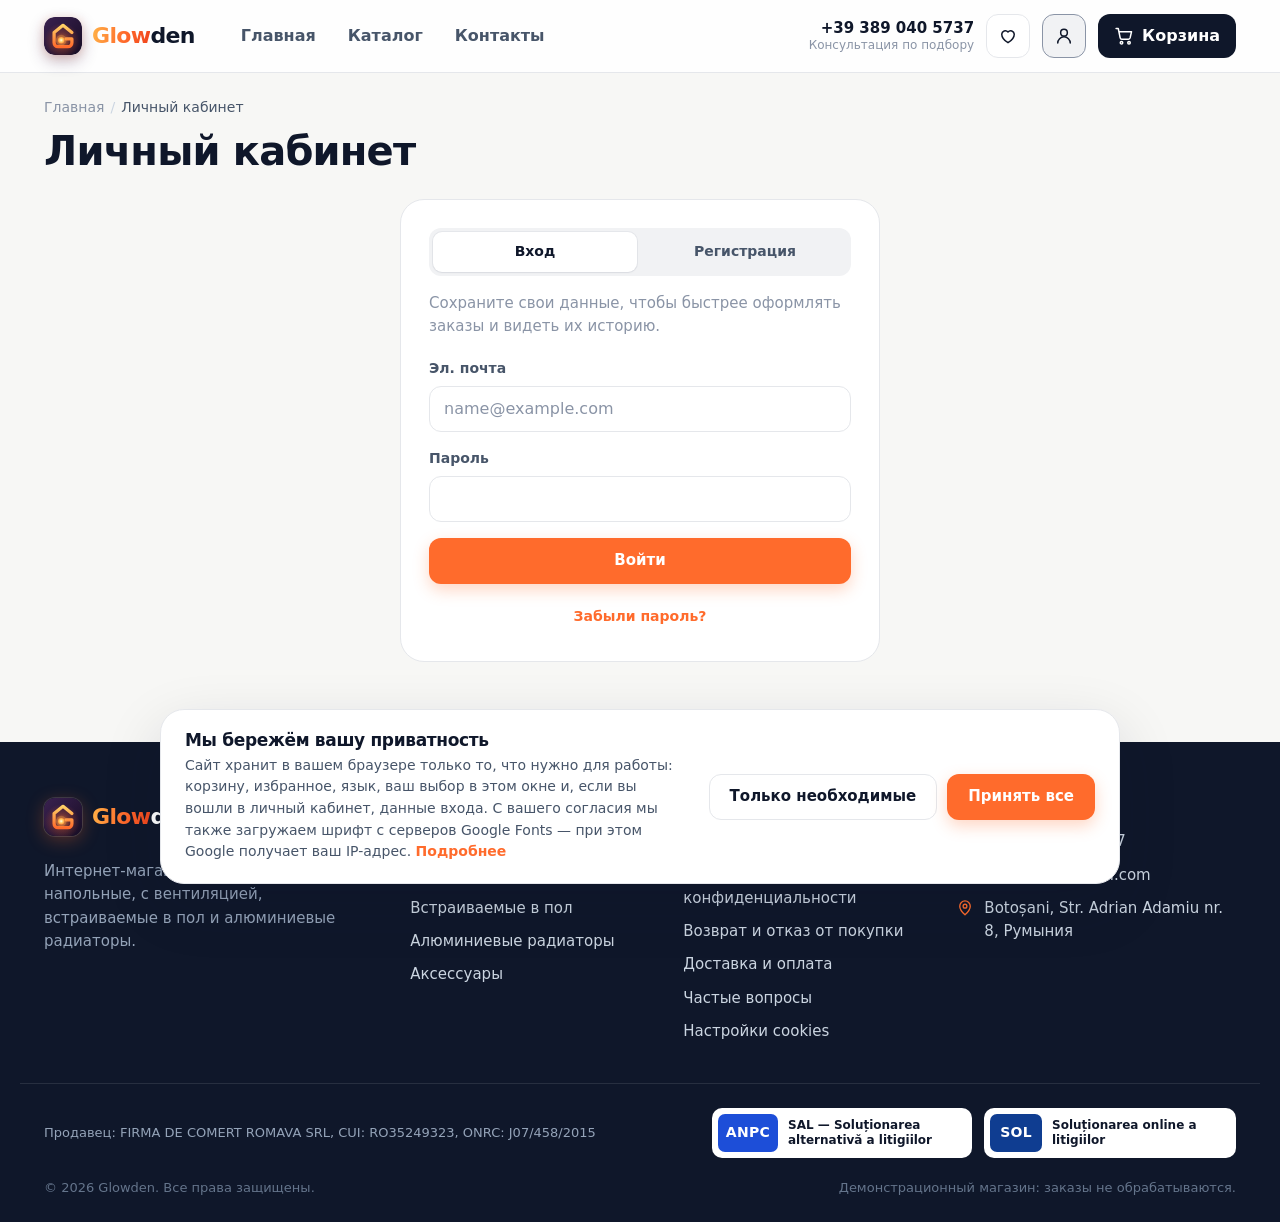
==== account.html @ e32bbe6a "Полный адрес доставки: города и индексы по странам, получатель, счёт на фирму Общая форма адреса ass" ====
<!doctype html>
<html lang="ru">
<head>
  <meta charset="utf-8">
  <meta name="viewport" content="width=device-width, initial-scale=1">
  <title></title>
  <link rel="icon" href="assets/img/logo.svg?v=2" type="image/svg+xml">
  <link rel="stylesheet" href="assets/css/style.css?v=15">
</head>
<body data-page="account">
  <div id="site-header"></div>

  <main id="main" class="page">
    <div class="container" id="account-root"></div>
  </main>

  <div id="site-footer"></div>

  <script src="assets/js/texts.js?v=15"></script>
  <script src="assets/js/products.js?v=15"></script>
  <script src="assets/js/countries.js?v=15"></script>
  <script src="assets/js/app.js?v=15"></script>
  <script src="assets/js/config.js?v=15"></script>
  <script src="assets/js/vendor/supabase.js"></script>
  <script src="assets/js/auth.js?v=15"></script>
  <script src="assets/js/address.js?v=15"></script>
  <script src="assets/js/pages/account.js?v=15"></script>
</body>
</html>
---- assets/css/style.css ----
/* ==========================================================================
   Glowden — стили магазина
   ========================================================================== */

:root {
  --bg: #f7f7f5;
  --surface: #ffffff;
  --surface-2: #f1f2f4;
  --text: #0f172a;
  --text-2: #475569;
  --text-3: #8a94a6;
  --line: #e5e7eb;
  --accent: #ff6b2c;
  --accent-hover: #f05a1a;
  --accent-soft: #fff1ea;
  --ok: #16a34a;
  --ok-soft: #eaf7ee;
  --danger: #dc2626;
  --star: #f59e0b;
  --dark: #0f172a;

  --radius-sm: 10px;
  --radius: 16px;
  --radius-lg: 24px;
  --shadow-sm: 0 1px 2px rgba(15, 23, 42, .05);
  --shadow: 0 8px 30px rgba(15, 23, 42, .08);
  --shadow-lg: 0 20px 60px rgba(15, 23, 42, .14);

  --container: 1240px;
  --gutter: 24px;
  --header-h: 72px;
  --font: 'Manrope', system-ui, -apple-system, 'Segoe UI', Roboto, sans-serif;
}

*, *::before, *::after { box-sizing: border-box; }

html { -webkit-text-size-adjust: 100%; scroll-behavior: smooth; scroll-padding-top: calc(var(--header-h) + 16px); }

body {
  margin: 0;
  font-family: var(--font);
  font-size: 16px;
  line-height: 1.55;
  color: var(--text);
  background: var(--bg);
  -webkit-font-smoothing: antialiased;
  display: flex;
  flex-direction: column;
  min-height: 100vh;
}

main { flex: 1; }
img, svg { display: block; max-width: 100%; }
a { color: inherit; text-decoration: none; }
button, input, select, textarea { font: inherit; color: inherit; }
button { cursor: pointer; }
h1, h2, h3, h4 { margin: 0; line-height: 1.2; letter-spacing: -.02em; }
p { margin: 0; }
fieldset { border: 0; margin: 0; padding: 0; min-width: 0; }
legend { padding: 0; }
[hidden] { display: none !important; }

:focus-visible { outline: 3px solid rgba(255, 107, 44, .45); outline-offset: 2px; }

.container { width: 100%; max-width: var(--container); margin: 0 auto; padding: 0 var(--gutter); }

.visually-hidden {
  position: absolute !important; width: 1px; height: 1px; overflow: hidden;
  clip: rect(0 0 0 0); white-space: nowrap; border: 0; padding: 0; margin: -1px;
}

.icon { width: 20px; height: 20px; flex-shrink: 0; }
.muted { color: var(--text-3); }
.lead { font-size: 18px; color: var(--text-2); max-width: 560px; }

/* ---------- Кнопки ---------- */

.btn {
  display: inline-flex; align-items: center; justify-content: center; gap: 8px;
  height: 46px; padding: 0 20px;
  border: 1px solid transparent; border-radius: 12px;
  font-weight: 700; font-size: 15px; white-space: nowrap;
  transition: background .2s, color .2s, border-color .2s, transform .1s, box-shadow .2s;
}
.btn:active { transform: translateY(1px); }
.btn--primary { background: var(--accent); color: #fff; box-shadow: 0 6px 16px rgba(255, 107, 44, .28); }
.btn--primary:hover { background: var(--accent-hover); }
.btn--primary.is-in-cart { background: var(--ok-soft); color: var(--ok); box-shadow: none; }
.btn--ghost { background: var(--surface); border-color: var(--line); color: var(--text); }
.btn--ghost:hover { border-color: var(--text-3); }
.btn--light { background: #fff; color: var(--dark); }
.btn--light:hover { background: var(--accent-soft); }
.btn--muted { background: var(--surface-2); color: var(--text-3); cursor: not-allowed; }
.btn--lg { height: 54px; padding: 0 28px; font-size: 16px; border-radius: 14px; }
.btn--block { width: 100%; }
.btn--danger { background: var(--surface); border-color: #fecaca; color: var(--danger); }
.btn--danger:hover { background: #fef2f2; border-color: var(--danger); }
.btn:disabled { opacity: .6; cursor: progress; }

.icon-btn {
  display: inline-grid; place-items: center; width: 40px; height: 40px;
  border: 0; border-radius: 10px; background: transparent; color: var(--text-2);
  transition: background .2s, color .2s;
}
.icon-btn:hover { background: var(--surface-2); color: var(--text); }

.link-btn {
  display: inline-flex; align-items: center; gap: 6px; border: 0; background: none;
  color: var(--text-3); font-weight: 600; font-size: 14px; padding: 6px 0;
}
.link-btn:hover { color: var(--danger); }
.link-btn .icon { width: 18px; height: 18px; }
.link-btn--accent { color: var(--accent); align-self: center; }
.link-btn--accent:hover { color: var(--accent-hover); }

.link-arrow { display: inline-flex; align-items: center; gap: 6px; font-weight: 700; color: var(--accent); white-space: nowrap; }
.link-arrow .icon { transition: transform .2s; }
.link-arrow:hover .icon { transform: translateX(3px); }

.pill {
  display: inline-flex; align-items: center; gap: 6px; padding: 6px 14px;
  border-radius: 999px; background: var(--accent-soft); color: var(--accent);
  font-size: 14px; font-weight: 700;
}

.badge {
  position: absolute; top: 14px; left: 14px; z-index: 1;
  padding: 4px 10px; border-radius: 8px; font-size: 12px; font-weight: 800;
  letter-spacing: .02em; text-transform: uppercase; color: #fff;
}
.certs { position: absolute; top: 14px; left: 14px; z-index: 1; display: flex; flex-wrap: wrap; gap: 6px; }
.cert {
  display: inline-flex; align-items: center; gap: 5px; padding: 4px 10px 4px 7px; border-radius: 8px;
  background: #1e3a8a; color: #fff; font-size: 12px; font-weight: 700; white-space: nowrap;
}
.cert .icon { width: 15px; height: 15px; }
.eco {
  position: absolute; top: 14px; right: 14px; z-index: 1; display: inline-flex; align-items: center; gap: 4px;
  padding: 4px 10px 4px 7px; border-radius: 8px; background: var(--ok); color: #fff;
  font-size: 12px; font-weight: 800; letter-spacing: .04em;
}
.eco .icon { width: 15px; height: 15px; }
.product__media .certs { top: 24px; left: 24px; }
.product__media .eco { top: 24px; right: 24px; font-size: 13px; padding: 6px 12px 6px 9px; }
.product__media .cert { font-size: 13px; padding: 6px 12px 6px 9px; }
.badge--hit { background: var(--accent); }
.badge--new { background: #2563eb; }
.badge--sale { background: #e11d48; }

.counter {
  display: inline-grid; place-items: center; min-width: 20px; height: 20px; padding: 0 6px;
  border-radius: 999px; background: var(--accent); color: #fff; font-size: 12px;
}

/* ---------- Поля форм ---------- */

.input {
  width: 100%; height: 46px; padding: 0 14px;
  background: var(--surface); border: 1px solid var(--line); border-radius: 12px;
  transition: border-color .2s, box-shadow .2s;
}
textarea.input { height: auto; padding: 12px 14px; resize: vertical; min-height: 96px; }
.input:hover { border-color: #cbd5e1; }
.input:focus { outline: none; border-color: var(--accent); box-shadow: 0 0 0 4px rgba(255, 107, 44, .12); }
.input.is-invalid { border-color: var(--danger); }
.input::placeholder { color: var(--text-3); }
select.input {
  appearance: none; padding-right: 40px; cursor: pointer;
  background: var(--surface) url("data:image/svg+xml,%3Csvg xmlns='http://www.w3.org/2000/svg' viewBox='0 0 24 24' fill='none' stroke='%238a94a6' stroke-width='2' stroke-linecap='round'%3E%3Cpath d='M6 9l6 6 6-6'/%3E%3C/svg%3E") no-repeat right 12px center / 18px;
}

.field { display: flex; flex-direction: column; gap: 6px; }
.field__label { font-size: 14px; font-weight: 600; color: var(--text-2); }
.field__error { font-size: 13px; color: var(--danger); min-height: 0; }
.field__error:empty { display: none; }
.req { color: var(--accent); }
.field__hint { font-size: 13px; color: var(--text-3); }
.input[readonly] { background: var(--surface-2); color: var(--text-2); }
.form__error { margin: 0; font-size: 14px; font-weight: 600; color: var(--danger); }
.form__error:empty { display: none; }
.form__note { margin: 0; font-size: 13px; color: var(--text-3); text-align: center; }
.form__note a { color: var(--accent); font-weight: 600; }

.form { display: flex; flex-direction: column; gap: 16px; }
.form--grid { display: grid; grid-template-columns: 1fr 1fr; gap: 16px; }
.field--wide { grid-column: 1 / -1; }
.field[hidden], .field__hint[hidden] { display: none; }

/* Адрес доставки (assets/js/address.js) */
.form__section { margin: 10px 0 -4px; padding-top: 14px; border-top: 1px solid var(--line); font-size: 17px; }
.form__section:first-child { margin-top: 0; padding-top: 0; border-top: 0; }
.address__note { display: flex; gap: 8px; align-items: flex-start; margin: -6px 0 0; }
.address__note .icon { width: 16px; height: 16px; flex-shrink: 0; margin-top: 1px; color: var(--accent); }
.address__source { margin: 0; font-size: 12px; color: var(--text-3); }
.address__source a { text-decoration: underline; }
.suggest-field { position: relative; }
.suggest {
  position: absolute; z-index: 20; left: 0; right: 0; top: calc(100% - 2px); max-height: 320px; overflow-y: auto;
  padding: 6px; background: var(--surface); border: 1px solid var(--line); border-radius: 14px; box-shadow: var(--shadow);
}
.suggest[hidden] { display: none; }
.suggest__item {
  display: flex; flex-direction: column; align-items: flex-start; gap: 2px; width: 100%; padding: 9px 12px;
  border: 0; border-radius: 10px; background: none; font: inherit; text-align: left; cursor: pointer;
}
.suggest__item b { font-weight: 700; color: var(--text); }
.suggest__item span { font-size: 13px; color: var(--text-3); }
.suggest__item:hover, .suggest__item.is-active { background: var(--accent-soft); }

.segmented { display: flex; gap: 6px; padding: 4px; background: var(--surface-2); border-radius: 12px; }
.segmented label { flex: 1; position: relative; }
.segmented input { position: absolute; opacity: 0; pointer-events: none; }
.segmented span {
  display: flex; align-items: center; justify-content: center; text-align: center;
  min-height: 40px; padding: 6px 12px; border-radius: 9px;
  font-size: 14px; font-weight: 600; color: var(--text-2); cursor: pointer; transition: all .2s;
}
.segmented input:checked + span { background: var(--surface); color: var(--text); box-shadow: var(--shadow-sm), 0 0 0 1px var(--line); }
.segmented input:focus-visible + span { outline: 3px solid rgba(255, 107, 44, .45); }

.check { display: flex; align-items: center; gap: 10px; padding: 6px 0; cursor: pointer; font-size: 15px; }
.check input {
  appearance: none; flex-shrink: 0; width: 20px; height: 20px; margin: 0;
  border: 1.5px solid #cbd5e1; border-radius: 6px; background: var(--surface); cursor: pointer; transition: all .15s;
}
.check input:checked {
  background: var(--accent) url("data:image/svg+xml,%3Csvg xmlns='http://www.w3.org/2000/svg' viewBox='0 0 24 24' fill='none' stroke='white' stroke-width='3' stroke-linecap='round' stroke-linejoin='round'%3E%3Cpath d='M5 12.5l4.5 4.5L19 7.5'/%3E%3C/svg%3E") center / 14px no-repeat;
  border-color: var(--accent);
}
.check span { flex: 1; }
.check small { color: var(--text-3); font-size: 13px; }

.chips { display: flex; flex-wrap: wrap; gap: 8px; margin-bottom: 20px; }
.chips:empty { display: none; }
.chip {
  display: inline-flex; align-items: center; gap: 6px; height: 34px; padding: 0 10px 0 14px;
  border: 1px solid var(--line); border-radius: 999px; background: var(--surface);
  font-size: 14px; font-weight: 600;
}
.chip .icon { width: 14px; height: 14px; color: var(--text-3); }
.chip:hover { border-color: var(--accent); }
.chip--reset { border-color: transparent; background: transparent; color: var(--accent); padding: 0 10px; }

/* ---------- Шапка ---------- */

.header {
  background: rgba(255, 255, 255, .86);
  backdrop-filter: saturate(180%) blur(14px); -webkit-backdrop-filter: saturate(180%) blur(14px);
  border-bottom: 1px solid var(--line);
}
#site-header { position: sticky; top: 0; z-index: 50; }
.header__inner { display: flex; align-items: center; gap: 32px; height: var(--header-h); }

.logo { display: inline-flex; align-items: center; gap: 10px; font-weight: 800; font-size: 22px; letter-spacing: -.03em; }
.logo__mark {
  display: block; flex-shrink: 0; width: 38px; height: 38px; border-radius: 11px;
  box-shadow: 0 6px 16px rgba(58, 33, 80, .3), 0 2px 10px rgba(255, 107, 44, .22);
  transition: transform .35s cubic-bezier(.2, .8, .2, 1), box-shadow .35s;
}
/* При наведении «логово» разгорается */
.logo:hover .logo__mark { transform: rotate(-6deg) scale(1.06); box-shadow: 0 6px 16px rgba(58, 33, 80, .3), 0 4px 22px rgba(255, 140, 60, .55); }
.logo__glow {
  background: linear-gradient(100deg, #ffb347, #ff6b2c 55%, #f0441c);
  -webkit-background-clip: text; background-clip: text; color: transparent;
}
.logo--light .logo__mark { box-shadow: 0 0 0 1px rgba(255, 255, 255, .12), 0 4px 18px rgba(255, 107, 44, .3); }
.logo--light { color: #fff; }

.nav { display: flex; gap: 4px; }
.nav__link {
  padding: 8px 14px; border-radius: 10px; font-weight: 600; color: var(--text-2);
  transition: background .2s, color .2s;
}
.nav__link:hover { color: var(--text); background: var(--surface-2); }
.nav__link.is-active { color: var(--text); background: var(--surface-2); }
.nav__phone { display: none; }

.header__actions { display: flex; align-items: center; gap: 12px; margin-left: auto; }
.header__phone { display: flex; flex-direction: column; line-height: 1.25; text-align: right; }
.header__phone b { font-size: 15px; }
.header__phone small { font-size: 12px; color: var(--text-3); }

.lang select {
  height: 40px; padding: 0 10px; border: 1px solid var(--line); border-radius: 10px;
  background: var(--surface); font-weight: 700; cursor: pointer;
}

.cart-btn {
  position: relative; display: inline-flex; align-items: center; gap: 8px;
  height: 44px; padding: 0 16px; border-radius: 12px;
  background: var(--dark); color: #fff; font-weight: 700; transition: background .2s;
}
.cart-btn:hover, .cart-btn.is-active { background: #1e293b; }
.cart-btn__count {
  display: inline-grid; place-items: center; min-width: 22px; height: 22px; padding: 0 6px;
  border-radius: 999px; background: var(--accent); font-size: 12px; font-weight: 800;
}

.account-btn {
  display: inline-grid; place-items: center; flex-shrink: 0; width: 44px; height: 44px;
  border: 1px solid var(--line); border-radius: 12px; background: var(--surface); color: var(--text);
  transition: border-color .2s, background .2s;
}
.account-btn:hover { border-color: var(--text-3); }
.account-btn.is-active { background: var(--surface-2); border-color: var(--text-3); }

.burger { display: none; width: 44px; height: 44px; border: 1px solid var(--line); border-radius: 12px; background: var(--surface); place-items: center; }

/* ---------- Подвал ---------- */

.footer { margin-top: 80px; background: var(--dark); color: #cbd5e1; padding: 56px 0 24px; }
.footer__grid { display: grid; grid-template-columns: 1.4fr 1fr 1fr 1.2fr; gap: 40px; }
.footer__about p { margin-top: 16px; max-width: 320px; font-size: 15px; color: #94a3b8; }
.footer h4 { color: #fff; font-size: 15px; margin-bottom: 14px; }
.footer ul { list-style: none; margin: 0; padding: 0; display: flex; flex-direction: column; gap: 10px; font-size: 15px; }
.footer a:hover { color: #fff; }
.footer__contacts li { display: flex; gap: 10px; align-items: flex-start; }
.footer__contacts .icon { width: 18px; height: 18px; margin-top: 2px; color: var(--accent); }
.footer__bottom {
  display: flex; justify-content: space-between; gap: 16px; flex-wrap: wrap;
  margin-top: 40px; padding-top: 24px; border-top: 1px solid rgba(255, 255, 255, .1);
  font-size: 13px; color: #64748b;
}

/* ---------- Секции и страницы ---------- */

.section { padding: 48px 0; }
.section--tight { padding: 40px 0 0; }
.section__head { display: flex; align-items: flex-end; justify-content: space-between; gap: 16px; margin-bottom: 28px; }
.section__title { font-size: clamp(26px, 3vw, 34px); font-weight: 800; }
.section > .container > .section__title, .section--tight > .section__title { margin-bottom: 28px; }
.section__subtitle { margin-top: 8px; color: var(--text-2); }

.page { padding: 24px 0 0; }
.page__head { display: flex; align-items: baseline; justify-content: space-between; gap: 16px; flex-wrap: wrap; margin: 8px 0 24px; }
.page__head--stack { flex-direction: column; align-items: flex-start; gap: 10px; }
.page__title { font-size: clamp(28px, 4vw, 40px); font-weight: 800; }
.page__count { color: var(--text-3); font-weight: 600; }

.breadcrumbs ol { display: flex; flex-wrap: wrap; gap: 6px; list-style: none; margin: 0; padding: 0; font-size: 14px; color: var(--text-3); }
.breadcrumbs li { display: flex; align-items: center; gap: 6px; }
.breadcrumbs li + li::before { content: '/'; color: #cbd5e1; }
.breadcrumbs a:hover { color: var(--accent); }
.breadcrumbs [aria-current] { color: var(--text-2); }

.panel { background: var(--surface); border: 1px solid var(--line); border-radius: var(--radius-lg); padding: 28px; }
.panel h2 { font-size: 22px; margin-bottom: 20px; }
.panel h2 + .muted { margin: -12px 0 20px; }

/* ---------- Первый экран ---------- */

.hero { padding: 56px 0 40px; overflow: hidden; }
.hero__inner { display: grid; grid-template-columns: 1.05fr 1fr; gap: 48px; align-items: center; }
.hero__content { display: flex; flex-direction: column; align-items: flex-start; gap: 22px; }
.hero__title { font-size: clamp(36px, 5.2vw, 62px); font-weight: 800; letter-spacing: -.035em; line-height: 1.05; }
.hero__actions { display: flex; flex-wrap: wrap; gap: 12px; }
.hero__stats { list-style: none; margin: 12px 0 0; padding: 0; display: flex; gap: 36px; flex-wrap: wrap; }
.hero__stats li { display: flex; flex-direction: column; }
.hero__stats b { font-size: 26px; font-weight: 800; letter-spacing: -.02em; }
.hero__stats span { font-size: 14px; color: var(--text-3); }

.hero__visual { position: relative; aspect-ratio: 1 / .9; }
.hero__card {
  position: absolute; border-radius: 28px; display: grid; place-items: center;
  box-shadow: var(--shadow-lg);
}
.hero__card--main {
  inset: 0 18% 14% 0; padding: 12%;
  background: radial-gradient(120% 90% at 30% 20%, #fff7f0, #ffe2d1 60%, #ffd2b8);
}
/* Смена моделей в большой карточке */
.hero__slides { display: grid; width: 100%; height: 100%; min-height: 0; }
.hero__slide {
  grid-area: 1 / 1; display: grid; place-items: center; min-height: 0; min-width: 0;
  opacity: 0; transform: translateY(18px) scale(.94);
  transition: opacity .7s ease, transform .9s cubic-bezier(.2, .8, .2, 1);
}
.hero__slide.is-active { opacity: 1; transform: none; }
.hero__slide .product-img { filter: drop-shadow(0 18px 22px rgba(120, 53, 15, .18)); }
.hero__card--main:hover .hero__slide.is-active { transform: scale(1.03); }
.hero__name {
  position: absolute; top: 6%; left: 7%; z-index: 1; display: flex; flex-direction: column;
  padding: 8px 14px; border-radius: 14px; background: rgba(255, 255, 255, .78); backdrop-filter: blur(6px);
  font-size: 17px; font-weight: 800; line-height: 1.2; color: var(--text);
}
.hero__name small { font-size: 12px; font-weight: 600; color: var(--accent); }
.hero__name.is-in { animation: hero-name .6s ease both; }
@keyframes hero-name { from { opacity: 0; transform: translateY(-6px); } to { opacity: 1; transform: none; } }
/* Точки под слайдами: у текущей — полоска-таймер */
.hero__dots {
  position: absolute; right: 22%; top: 9.5%; z-index: 2;
  display: flex; justify-content: flex-end; gap: 5px;
}
.hero__dot {
  position: relative; width: 14px; height: 6px; padding: 0; border: 0; border-radius: 999px;
  background: rgba(15, 23, 42, .14); cursor: pointer; overflow: hidden; transition: width .3s;
}
.hero__dot:hover { background: rgba(15, 23, 42, .26); }
.hero__dot.is-active { width: 30px; }
.hero__dot i { position: absolute; inset: 0; width: 0; background: var(--accent); border-radius: inherit; }
.hero__dot.is-active i { animation: hero-dot var(--slide-delay, 3.2s) linear both; }
.hero__visual.is-paused .hero__dot.is-active i { animation-play-state: paused; }
@keyframes hero-dot { to { width: 100%; } }
/* Карточка терморегулятора и плашка Wi‑Fi слегка «покачиваются» */
.hero__card--side { animation: float 6s ease-in-out infinite; }
.hero__chip { animation: float 5s ease-in-out -2s infinite; }
@keyframes float { 0%, 100% { translate: 0 0; } 50% { translate: 0 -10px; } }

/* Появление блоков при прокрутке */
.reveal {
  opacity: 0; transform: translateY(24px);
  transition: opacity .7s ease var(--reveal-delay, 0ms), transform .7s cubic-bezier(.2, .8, .2, 1) var(--reveal-delay, 0ms);
}
.reveal.is-visible { opacity: 1; transform: none; }
.hero__card--side { right: 0; bottom: 0; width: 46%; aspect-ratio: 1; padding: 8%; background: var(--surface); }
.hero__chip {
  position: absolute; left: 6%; bottom: 4%; display: flex; align-items: center; gap: 12px;
  padding: 12px 18px 12px 12px; background: var(--surface); border-radius: 16px; box-shadow: var(--shadow);
}
.hero__chip > .icon { width: 40px; height: 40px; padding: 9px; border-radius: 12px; background: var(--accent-soft); color: var(--accent); }
.hero__chip b { display: block; font-size: 20px; }
.hero__chip span { font-size: 13px; color: var(--text-3); }

.heat-waves path { animation: rise 2.6s ease-in-out infinite; }
.heat-waves path:nth-child(2) { animation-delay: .4s; }
.heat-waves path:nth-child(3) { animation-delay: .8s; }
@keyframes rise {
  0%, 100% { transform: translateY(0); opacity: .9; }
  50% { transform: translateY(-5px); opacity: .35; }
}
@media (prefers-reduced-motion: reduce) {
  .heat-waves path { animation: none; }
  .hero__slide, .hero__name.is-in, .hero__card--side, .hero__chip, .calc__photo-in { transition: none; animation: none; }
  .hero__dot.is-active i { animation: none; width: 100%; }
  html { scroll-behavior: auto; }
}

/* ---------- Преимущества ---------- */

.benefits { display: grid; grid-template-columns: repeat(4, 1fr); gap: 16px; }
.benefit { background: var(--surface); border: 1px solid var(--line); border-radius: var(--radius); padding: 24px; }
.benefit__icon {
  display: inline-grid; place-items: center; width: 48px; height: 48px; flex-shrink: 0;
  border-radius: 14px; background: var(--accent-soft); color: var(--accent); margin-bottom: 16px;
}
.benefit__icon .icon { width: 24px; height: 24px; }
.benefit h3 { font-size: 17px; margin-bottom: 6px; }
.benefit p { font-size: 15px; color: var(--text-2); }

/* ---------- Категории ---------- */

.categories { display: grid; grid-template-columns: repeat(auto-fit, minmax(200px, 1fr)); gap: 16px; }
.category {
  display: flex; flex-direction: column; background: var(--surface); border: 1px solid var(--line);
  border-radius: var(--radius-lg); overflow: hidden; transition: transform .25s, box-shadow .25s, border-color .25s;
}
.category:hover { transform: translateY(-4px); box-shadow: var(--shadow); border-color: transparent; }
.category__media { padding: 20px 24px; background: var(--surface-2); aspect-ratio: 4 / 3; display: grid; place-items: center; }
.category__body { padding: 18px 20px 20px; display: flex; flex-direction: column; gap: 6px; flex: 1; }
.category h3 { font-size: 17px; }
.category p { font-size: 14px; color: var(--text-2); flex: 1; }
.category__meta { display: flex; justify-content: space-between; gap: 8px; margin-top: 8px; font-size: 13px; color: var(--text-3); }
.category__meta b { color: var(--text); }

/* ---------- Карточки товаров ---------- */

.grid { display: grid; grid-template-columns: repeat(4, 1fr); gap: 20px; }
.grid--catalog { grid-template-columns: repeat(3, 1fr); }

.card {
  display: flex; flex-direction: column; background: var(--surface); border: 1px solid var(--line);
  border-radius: var(--radius-lg); overflow: hidden; transition: box-shadow .25s, transform .25s, border-color .25s;
}
.card:hover { box-shadow: var(--shadow); transform: translateY(-3px); border-color: transparent; }
/* Сердечко «В избранное» */
.card__mediawrap { position: relative; }
.fav-btn {
  display: inline-grid; place-items: center; width: 38px; height: 38px; padding: 0; border: 0; border-radius: 50%;
  background: rgba(255, 255, 255, .92); color: var(--text-3); cursor: pointer; box-shadow: 0 2px 8px rgba(15, 23, 42, .1);
  transition: color .2s, background .2s, transform .2s;
}
.fav-btn .icon { width: 20px; height: 20px; }
.fav-btn:hover { color: #e11d48; transform: scale(1.08); }
.fav-btn.is-on { color: #e11d48; }
.fav-btn.is-on .icon { fill: currentColor; }
.fav-btn.is-pop .icon { animation: fav-pop .45s cubic-bezier(.2, .8, .2, 1.4); }
@keyframes fav-pop { 0% { transform: scale(1); } 40% { transform: scale(1.35); } 100% { transform: scale(1); } }
.card__mediawrap > .fav-btn { position: absolute; right: 12px; bottom: 12px; z-index: 2; }
.fav-btn--label {
  display: inline-flex; gap: 8px; width: auto; height: auto; padding: 8px 4px; border-radius: 10px;
  background: none; box-shadow: none; font: inherit; font-size: 15px; font-weight: 600; color: var(--text-2); align-self: flex-start;
}
.fav-btn--label:hover { transform: none; }
.fav-btn--label.is-on { color: #e11d48; }
/* Избранное в шапке */
.fav-link { position: relative; }
.fav-link__count {
  position: absolute; top: -6px; right: -6px; display: inline-grid; place-items: center; min-width: 20px; height: 20px;
  padding: 0 5px; border-radius: 999px; background: #e11d48; color: #fff; font-size: 11px; font-weight: 800;
}
.fav-link__count[hidden] { display: none; }
.nav__fav { display: none; }
.card__media {
  position: relative; display: grid; place-items: center; aspect-ratio: 4 / 3; padding: 24px 28px;
  background: linear-gradient(180deg, #f6f7f9, #eef0f3);
}
.card__media .heater-svg, .card__media .product-img { transition: transform .35s; }
.card:hover .card__media .heater-svg, .card:hover .card__media .product-img { transform: scale(1.04); }
/* Фото вписывается в рамку с заданными пропорциями и не растягивает её */
.card__media, .product__media, .category__media, .cart-item__media, .hero__card {
  grid-template: minmax(0, 1fr) / minmax(0, 1fr); min-height: 0;
}
.product-img { display: block; width: 100%; height: 100%; min-height: 0; object-fit: contain; }
.product-img--scene { height: auto; max-height: 100%; object-fit: cover; border-radius: 12px; }
.card__body { display: flex; flex-direction: column; gap: 8px; padding: 18px 20px 20px; flex: 1; }
.card__type { font-size: 13px; font-weight: 600; color: var(--text-3); }
.card__title { font-size: 17px; font-weight: 700; line-height: 1.3; }
.card__title a:hover { color: var(--accent); }
.card__meta { display: flex; flex-wrap: wrap; align-items: center; gap: 6px 12px; font-size: 13px; color: var(--text-2); }
.card__spec { display: inline-flex; align-items: center; gap: 4px; }
.card__spec .icon { width: 15px; height: 15px; color: var(--text-3); }
.card__footer { display: flex; align-items: center; justify-content: space-between; gap: 12px; margin-top: auto; padding-top: 12px; }
.card__footer .btn { height: 42px; padding: 0 14px; font-size: 14px; }

.rating { display: inline-flex; align-items: center; gap: 4px; }
.rating__star { width: 16px; height: 16px; color: var(--star); fill: var(--star); }
.rating b { font-weight: 700; color: var(--text); }

.price { display: flex; flex-direction: column; line-height: 1.15; }
.price__now { font-size: 20px; font-weight: 800; letter-spacing: -.02em; }
.price__old { font-size: 14px; color: var(--text-3); }
.price--lg { flex-direction: row; align-items: baseline; gap: 12px; }
.price--lg .price__now { font-size: 36px; }
.price--lg .price__old { font-size: 18px; }
.price--request .price__now { font-size: 15px; font-weight: 700; color: var(--text-2); letter-spacing: 0; }
.price--lg.price--request .price__now { font-size: 26px; color: var(--text); letter-spacing: -.02em; }
.buy__note { margin-top: 6px; font-size: 14px; color: var(--text-2); }
.price__save {
  display: inline-block; margin-top: 6px; padding: 3px 10px; border-radius: 8px;
  background: #ffe4e6; color: #e11d48; font-size: 13px; font-weight: 700;
}

/* ---------- Калькулятор ---------- */

.calc {
  display: grid; grid-template-columns: 1fr 1fr; gap: 48px; align-items: center;
  background: var(--surface); border: 1px solid var(--line); border-radius: 32px; padding: 48px;
}
.calc__intro p { margin-top: 16px; color: var(--text-2); font-size: 17px; }
.calc__form { display: flex; flex-direction: column; gap: 20px; padding: 28px; background: var(--surface-2); border-radius: var(--radius-lg); }
.calc__form .segmented { background: #e7e9ee; }
.range { display: flex; align-items: center; gap: 16px; }
.range input[type=range] { flex: 1; accent-color: var(--accent); height: 6px; }
.range__value { width: 84px; text-align: center; font-weight: 700; }
.calc__photo {
  display: grid; place-items: center; height: 170px; padding: 14px 20px; border-radius: 14px;
  background: radial-gradient(120% 100% at 30% 20%, #fff7f0, #ffe2d1 70%);
}
.calc__photo.is-empty { display: none; }
.calc__photo-in {
  display: grid; place-items: center; width: 100%; height: 100%; min-height: 0;
  animation: calc-in .5s cubic-bezier(.2, .8, .2, 1) both;
}
.calc__photo .product-img { max-width: 260px; }
@keyframes calc-in { from { opacity: 0; transform: translateY(14px) scale(.92); } to { opacity: 1; transform: none; } }
.calc__result {
  display: flex; align-items: baseline; justify-content: space-between; gap: 12px; flex-wrap: wrap;
  padding: 16px 20px; background: var(--surface); border-radius: 14px; font-weight: 600; color: var(--text-2);
}
.calc__result output { display: flex; flex-direction: column; align-items: flex-end; text-align: right; }
.calc__result output b { font-size: 30px; font-weight: 800; color: var(--accent); letter-spacing: -.02em; line-height: 1.1; }
.calc__result output small { font-size: 14px; font-weight: 500; color: var(--text-3); max-width: 320px; }

/* ---------- Призыв ---------- */

.cta-band {
  display: flex; align-items: center; justify-content: space-between; gap: 32px;
  padding: 48px; border-radius: 32px; color: #fff;
  background: radial-gradient(120% 140% at 0% 0%, #ff8a3d, #ff4d2e 55%, #e0341f);
}
.cta-band h2 { font-size: clamp(24px, 3vw, 32px); font-weight: 800; }
.cta-band p { margin-top: 8px; opacity: .9; max-width: 560px; }

/* ---------- Каталог ---------- */

.toolbar { display: flex; gap: 12px; margin-bottom: 16px; }
.search { position: relative; flex: 1; }
.search__icon { position: absolute; left: 14px; top: 50%; transform: translateY(-50%); color: var(--text-3); display: flex; }
.search .input { padding-left: 44px; }
.select { width: 220px; flex-shrink: 0; }
.toolbar__filters { display: none; }

.catalog { display: grid; grid-template-columns: 260px 1fr; gap: 28px; align-items: start; }

.filters {
  position: sticky; top: calc(var(--header-h) + 16px);
  background: var(--surface); border: 1px solid var(--line); border-radius: var(--radius-lg);
  display: flex; flex-direction: column; max-height: calc(100vh - var(--header-h) - 32px);
}
.filters__head { display: flex; align-items: center; justify-content: space-between; padding: 20px 20px 0; }
.filters__head h2 { font-size: 18px; }
.filters__head .icon-btn { display: none; }
.filters__body { padding: 8px 20px; overflow-y: auto; }
.filter { padding: 16px 0; border-bottom: 1px solid var(--line); }
.filter:last-child { border-bottom: 0; }
.filter legend { font-weight: 700; font-size: 15px; margin-bottom: 8px; float: left; width: 100%; }
.filter legend + * { clear: both; }
.filter__range { display: flex; align-items: center; gap: 8px; color: var(--text-3); }
.filter__range .input { height: 42px; padding: 0 10px; }
.filters__foot { padding: 0 20px 20px; }
.filters__foot .btn { width: 100%; }
.filters__apply { display: none; }
.filters__backdrop { display: none; }

.empty { display: flex; flex-direction: column; align-items: center; text-align: center; gap: 12px; padding: 64px 24px; }
.empty--page { min-height: 50vh; justify-content: center; }
.empty__icon {
  display: grid; place-items: center; width: 72px; height: 72px; border-radius: 22px;
  background: var(--surface-2); color: var(--text-3); margin-bottom: 8px;
}
.empty__icon .icon { width: 32px; height: 32px; }
.empty h1, .empty h2 { font-size: 26px; }
.empty p { color: var(--text-2); max-width: 440px; margin-bottom: 8px; }
.empty--success .empty__icon { background: var(--ok-soft); color: var(--ok); }

/* ---------- Карточка товара ---------- */

.product { display: grid; grid-template-columns: 1.1fr 1fr; gap: 48px; margin-top: 20px; }
.product__media {
  position: sticky; top: calc(var(--header-h) + 24px); align-self: start;
  display: grid; place-items: center; aspect-ratio: 1 / .85; padding: 12%;
  border-radius: 32px; background: radial-gradient(110% 90% at 30% 20%, #ffffff, #eef0f3 70%);
  border: 1px solid var(--line);
}
.product__media .badge { top: 24px; left: 24px; font-size: 13px; }
.product__info { display: flex; flex-direction: column; gap: 16px; }
.product__type { color: var(--accent); font-weight: 700; font-size: 14px; }
.product__title { font-size: clamp(28px, 3.4vw, 40px); font-weight: 800; }
.product__meta { display: flex; flex-wrap: wrap; align-items: center; gap: 8px 18px; font-size: 14px; }
.product__short { font-size: 17px; color: var(--text-2); }

.product__keyspecs { display: grid; grid-template-columns: repeat(3, 1fr); gap: 10px; }
.product__keyspecs--2 { grid-template-columns: repeat(2, 1fr); }
.product__keyspecs div {
  display: flex; flex-direction: column; gap: 2px; padding: 14px 16px;
  background: var(--surface); border: 1px solid var(--line); border-radius: 14px;
}
.product__keyspecs .icon { color: var(--accent); margin-bottom: 6px; }
.product__keyspecs span { font-size: 13px; color: var(--text-3); }
.product__keyspecs b { font-size: 16px; }

.buy { padding: 24px; background: var(--surface); border: 1px solid var(--line); border-radius: var(--radius-lg); display: flex; flex-direction: column; gap: 14px; }
.buy__stock { display: inline-flex; align-items: center; gap: 8px; font-size: 14px; font-weight: 600; }
.buy__stock::before { content: ''; width: 8px; height: 8px; border-radius: 50%; }
.buy__stock.is-in { color: var(--ok); }
.buy__stock.is-in::before { background: var(--ok); }
.buy__stock.is-out { color: var(--text-3); }
.buy__stock.is-out::before { background: var(--text-3); }
.buy__actions { display: flex; gap: 12px; }
.buy__btn { flex: 1; }
.buy__perks { list-style: none; margin: 4px 0 0; padding: 14px 0 0; border-top: 1px solid var(--line); display: flex; flex-direction: column; gap: 10px; font-size: 14px; color: var(--text-2); }
.buy__perks li { display: flex; align-items: center; gap: 10px; }
.buy__perks .icon { color: var(--text-3); }

.stepper { display: inline-flex; align-items: center; height: 54px; border: 1px solid var(--line); border-radius: 14px; background: var(--surface); }
.stepper__btn { width: 44px; height: 100%; border: 0; background: none; display: grid; place-items: center; color: var(--text-2); border-radius: 14px; }
.stepper__btn:hover { color: var(--accent); }
.stepper__btn .icon { width: 18px; height: 18px; }
.stepper__input { width: 40px; height: 100%; border: 0; background: none; text-align: center; font-weight: 700; -moz-appearance: textfield; }
.stepper__input:focus { outline: none; }
.stepper__input::-webkit-outer-spin-button, .stepper__input::-webkit-inner-spin-button { -webkit-appearance: none; margin: 0; }

.tabs { margin-top: 56px; }
.tabs__list { display: flex; gap: 4px; border-bottom: 1px solid var(--line); overflow-x: auto; scrollbar-width: none; }
.tabs__list::-webkit-scrollbar { display: none; }
.tabs__tab {
  position: relative; padding: 14px 18px; border: 0; background: none; font-weight: 700; color: var(--text-3); white-space: nowrap;
}
.tabs__tab:hover { color: var(--text); }
.tabs__tab.is-active { color: var(--text); }
.tabs__tab.is-active::after { content: ''; position: absolute; left: 12px; right: 12px; bottom: -1px; height: 3px; border-radius: 3px; background: var(--accent); }
.tabs__panel { padding: 28px 0 0; max-width: 860px; }
.tabs__panel h3 { font-size: 18px; margin: 28px 0 14px; }
.prose { display: flex; flex-direction: column; gap: 14px; font-size: 17px; color: var(--text-2); }

.features { list-style: none; margin: 0; padding: 0; display: grid; grid-template-columns: repeat(2, 1fr); gap: 10px 24px; }
.features li { display: flex; align-items: center; gap: 10px; }
.features .icon { color: var(--ok); }

.specs { margin: 0; border: 1px solid var(--line); border-radius: var(--radius); overflow: hidden; background: var(--surface); }
.specs__row { display: grid; grid-template-columns: 1fr 1fr; gap: 16px; padding: 14px 20px; }
.specs__row:nth-child(even) { background: var(--surface-2); }
.specs dt { color: var(--text-2); }
.specs dd { margin: 0; font-weight: 600; }

.delivery { display: grid; grid-template-columns: repeat(2, 1fr); gap: 16px; }
.delivery > div { padding: 20px; background: var(--surface); border: 1px solid var(--line); border-radius: var(--radius); }
.delivery h3 { margin: 0 0 6px !important; font-size: 16px !important; }
.delivery p { color: var(--text-2); font-size: 15px; }

/* ---------- Корзина ---------- */

.cart { display: grid; grid-template-columns: 1fr 380px; gap: 28px; align-items: start; }
.cart__main { display: flex; flex-direction: column; gap: 24px; min-width: 0; }
.cart__items { list-style: none; margin: 0; padding: 0; background: var(--surface); border: 1px solid var(--line); border-radius: var(--radius-lg); }
.cart-item {
  display: grid; grid-template-columns: 112px 1fr auto 120px 40px; align-items: center; gap: 20px;
  padding: 20px;
}
.cart-item + .cart-item { border-top: 1px solid var(--line); }
.cart-item__media { display: grid; place-items: center; aspect-ratio: 4 / 3; padding: 10px; border-radius: 14px; background: var(--surface-2); }
.cart-item__info { display: flex; flex-direction: column; gap: 2px; min-width: 0; }
.cart-item__name { font-weight: 700; line-height: 1.3; }
.cart-item__name:hover { color: var(--accent); }
.cart-item__info .muted { font-size: 14px; }
.cart-item .stepper { height: 44px; }
.cart-item .stepper__btn { width: 36px; }
.cart-item__sum { display: flex; flex-direction: column; align-items: flex-end; font-size: 18px; font-weight: 800; }
.cart-item__sum s { font-size: 13px; font-weight: 500; color: var(--text-3); }
.cart-item__remove:hover { color: var(--danger); background: #fef2f2; }

.cart__aside { position: sticky; top: calc(var(--header-h) + 16px); }
.summary { background: var(--surface); border: 1px solid var(--line); border-radius: var(--radius-lg); padding: 24px; display: flex; flex-direction: column; gap: 16px; }
.summary h2 { font-size: 20px; }
.summary__rows { margin: 0; display: flex; flex-direction: column; gap: 10px; }
.summary__rows > div { display: flex; justify-content: space-between; gap: 12px; }
.summary__rows dt { color: var(--text-2); }
.summary__rows dd { margin: 0; font-weight: 600; }
.summary__rows .is-discount dd { color: #e11d48; }
.ok { color: var(--ok); }
.summary__info { display: flex; gap: 10px; padding: 12px 14px; border-radius: 12px; background: var(--accent-soft); font-size: 14px; color: #9a3412; }
.summary__info .icon { width: 18px; height: 18px; margin-top: 1px; }
.summary__total.is-request b { font-size: 20px; }
.cart-item__sum.is-request { font-size: 14px; font-weight: 700; color: var(--text-2); text-align: right; }
.summary__total { display: flex; justify-content: space-between; align-items: baseline; padding-top: 16px; border-top: 1px solid var(--line); font-weight: 700; }
.summary__total b { font-size: 28px; font-weight: 800; letter-spacing: -.02em; }
.summary__note { font-size: 12px; color: var(--text-3); text-align: center; }

/* ---------- Личный кабинет ---------- */

.auth { max-width: 480px; margin: 0 auto; }
.auth .panel > .segmented { margin-bottom: 16px; }
.auth__intro { margin-bottom: 20px; font-size: 15px; }
.auth .muted + .form { margin-top: 0; }

.account__head { display: flex; flex-direction: column; gap: 6px; min-width: 0; }
.account__head .muted { overflow-wrap: anywhere; }
.account { display: grid; grid-template-columns: 250px minmax(0, 1fr); gap: 24px; align-items: start; }
/* Меню разделов кабинета */
.account__nav {
  position: sticky; top: calc(var(--header-h) + 24px); display: flex; flex-direction: column; gap: 4px;
  padding: 10px; background: var(--surface); border: 1px solid var(--line); border-radius: var(--radius-lg);
}
.account__tab {
  display: flex; align-items: center; gap: 12px; padding: 12px 14px; border: 0; border-radius: 12px;
  background: none; font: inherit; font-weight: 600; color: var(--text-2); text-align: left; cursor: pointer;
  transition: background .2s, color .2s;
}
.account__tab .icon { width: 20px; height: 20px; flex-shrink: 0; }
.account__tab:hover { background: var(--surface-2); color: var(--text); }
.account__tab.is-active { background: var(--accent-soft); color: var(--accent); }
.account__count { margin-left: auto; font-size: 13px; font-weight: 700; color: var(--text-3); }
.account__tab.is-active .account__count { color: var(--accent); }
.account__tab--out { margin-top: 6px; border-top: 1px solid var(--line); border-radius: 0 0 12px 12px; padding-top: 16px; }
.account__body { display: flex; flex-direction: column; gap: 24px; min-width: 0; }
.account__favs { grid-template-columns: repeat(3, 1fr); margin-top: 20px; }
.account__guestfavs { margin-top: 32px; }
.account__guestfavs .account__favs { grid-template-columns: repeat(4, 1fr); }
.account__danger { display: flex; align-items: center; justify-content: space-between; gap: 16px 24px; flex-wrap: wrap; }
.account__danger h2 { margin-bottom: 8px; }
.account__danger h2 + .muted { margin: 0; }
.account__danger p { max-width: 640px; }

.orders { list-style: none; margin: 0; padding: 0; display: flex; flex-direction: column; gap: 12px; }
.orders__empty { padding: 24px 0 8px; }
.order { border: 1px solid var(--line); border-radius: var(--radius); padding: 16px; }
.order__head { display: flex; flex-wrap: wrap; align-items: baseline; gap: 4px 12px; }
.order__head .muted { font-size: 14px; }
.order__status {
  margin-left: auto; padding: 3px 10px; border-radius: 999px;
  background: var(--accent-soft); color: var(--accent); font-size: 13px; font-weight: 700;
}
.order__status--done { background: var(--ok-soft); color: var(--ok); }
.order__status--cancelled { background: var(--surface-2); color: var(--text-3); }
.order__items { list-style: none; margin: 12px 0; padding: 0; display: flex; flex-direction: column; gap: 4px; font-size: 15px; }
.order__items a:hover { color: var(--accent); }
.order__total { display: flex; justify-content: space-between; gap: 12px; padding-top: 12px; border-top: 1px solid var(--line); }

.empty__actions { display: flex; flex-wrap: wrap; justify-content: center; gap: 12px; }

/* ---------- Контакты ---------- */

.contact-cards { display: grid; grid-template-columns: repeat(4, 1fr); gap: 16px; margin-bottom: 28px; }
.contact-card { display: flex; flex-direction: column; padding: 24px; background: var(--surface); border: 1px solid var(--line); border-radius: var(--radius); }
.contact-card h3 { font-size: 16px; margin-bottom: 6px; }
.contact-card p { color: var(--text-2); font-size: 15px; }
.contact-card a { color: var(--text); font-weight: 600; }
.contact-card a:hover { color: var(--accent); }

.contacts-layout { display: grid; grid-template-columns: 1.2fr 1fr; gap: 28px; }

.map { position: relative; min-height: 420px; border-radius: var(--radius-lg); overflow: hidden; border: 1px solid var(--line); }
.map > svg { position: absolute; inset: 0; width: 100%; height: 100%; }
.map__bg { fill: #eef1ec; }
.map__park { fill: #d6ead2; }
.map__water { fill: #cfe3f3; }
.map__road path { stroke: #fff; stroke-width: 12; fill: none; }
.map__road--main path { stroke-width: 22; }
.map__block rect { fill: #e2e5df; }
.map__pin {
  position: absolute; left: 50%; top: 50%; transform: translate(-50%, -100%);
  display: grid; place-items: center; width: 52px; height: 52px; border-radius: 50% 50% 50% 0;
  rotate: -45deg; background: var(--accent); box-shadow: 0 10px 24px rgba(255, 107, 44, .45);
}
.map__pin .icon { rotate: 45deg; color: #fff; width: 24px; height: 24px; }
.map__label {
  position: absolute; left: 16px; bottom: 16px; display: flex; align-items: center; gap: 8px;
  padding: 10px 14px; background: var(--surface); border-radius: 12px; box-shadow: var(--shadow); font-weight: 700; font-size: 14px;
}
.map__label .icon { color: var(--accent); }

.faq { display: flex; flex-direction: column; gap: 10px; max-width: 860px; }
.faq__item { background: var(--surface); border: 1px solid var(--line); border-radius: var(--radius); }
.faq__item summary {
  display: flex; align-items: center; justify-content: space-between; gap: 16px;
  padding: 18px 22px; font-weight: 700; cursor: pointer; list-style: none;
}
.faq__item summary::-webkit-details-marker { display: none; }
.faq__item summary .icon { color: var(--text-3); transition: transform .2s; }
.faq__item[open] summary .icon { transform: rotate(45deg); color: var(--accent); }
.faq__item p { padding: 0 22px 20px; color: var(--text-2); }

/* ---------- Уведомление ---------- */

.toast {
  position: fixed; left: 50%; bottom: 24px; z-index: 100;
  display: flex; align-items: center; gap: 12px; max-width: calc(100% - 32px);
  padding: 14px 16px 14px 14px; border-radius: 14px; background: var(--dark); color: #fff;
  box-shadow: var(--shadow-lg); font-weight: 600; font-size: 15px;
  transform: translate(-50%, 140%); opacity: 0; transition: transform .3s, opacity .3s; pointer-events: none;
}
.toast.is-visible { transform: translate(-50%, 0); opacity: 1; pointer-events: auto; }
.toast__icon { color: #4ade80; }
.toast a { margin-left: 8px; padding: 6px 12px; border-radius: 9px; background: rgba(255, 255, 255, .12); white-space: nowrap; }
.toast a:hover { background: rgba(255, 255, 255, .2); }

/* ==========================================================================
   Адаптив
   ========================================================================== */

@media (max-width: 1180px) {
  .grid { grid-template-columns: repeat(3, 1fr); }
  .grid--catalog { grid-template-columns: repeat(2, 1fr); }
  .cart { grid-template-columns: 1fr 340px; }
  .cart-item { grid-template-columns: 96px 1fr auto 40px; }
  .cart-item__media { grid-row: 1 / 3; }
  .cart-item__info { grid-column: 2; grid-row: 1; }
  .cart-item .stepper { grid-column: 3; grid-row: 1; }
  .cart-item__remove { grid-column: 4; grid-row: 1; }
  .cart-item__sum { grid-column: 2 / 5; grid-row: 2; flex-direction: row; justify-content: flex-end; align-items: baseline; gap: 10px; }
}

@media (max-width: 960px) {
  :root { --header-h: 64px; }

  .header__inner { gap: 12px; }
  .header__phone { display: none; }
  .burger { display: inline-grid; }
  .nav {
    position: fixed; inset: var(--header-h) 0 auto 0; z-index: 49;
    flex-direction: column; gap: 4px; padding: 16px var(--gutter) 24px;
    background: var(--surface); border-bottom: 1px solid var(--line); box-shadow: var(--shadow);
    transform: translateY(-12px); opacity: 0; visibility: hidden; transition: all .2s;
  }
  .nav.is-open { transform: none; opacity: 1; visibility: visible; }
  .nav__link { padding: 14px 16px; font-size: 17px; }
  .nav__fav { display: flex; align-items: center; gap: 10px; }
  .nav__fav .icon { width: 20px; height: 20px; color: #e11d48; }
  .nav__phone { display: flex; align-items: center; gap: 10px; margin-top: 8px; padding: 14px 16px; border-radius: 12px; background: var(--accent-soft); color: var(--accent); font-weight: 700; }

  .hero { padding-top: 32px; }
  .hero__inner { grid-template-columns: 1fr; gap: 32px; }
  .hero__visual { max-width: 520px; width: 100%; margin: 0 auto; }

  .benefits { grid-template-columns: repeat(2, 1fr); }
  .calc { grid-template-columns: 1fr; gap: 28px; padding: 32px; }
  .cta-band { flex-direction: column; align-items: flex-start; padding: 36px; }

  .catalog { grid-template-columns: 1fr; }
  .toolbar__filters { display: inline-flex; }
  .filters {
    position: fixed; top: 0; bottom: 0; left: 0; z-index: 80; width: min(360px, 88vw); max-height: none;
    border-radius: 0 var(--radius-lg) var(--radius-lg) 0; border: 0;
    transform: translateX(-102%); transition: transform .3s; box-shadow: var(--shadow-lg);
  }
  .filters.is-open { transform: none; }
  .filters__head { padding: 16px 12px 8px 20px; }
  .filters__head .icon-btn { display: inline-grid; }
  .filters__body { flex: 1; }
  .filters__foot { display: grid; grid-template-columns: auto 1fr; gap: 10px; padding: 16px 20px; border-top: 1px solid var(--line); }
  .filters__apply { display: inline-flex; }
  .filters__backdrop { display: block; position: fixed; inset: 0; z-index: 79; background: rgba(15, 23, 42, .4); opacity: 0; visibility: hidden; transition: opacity .3s; }
  .filters.is-open + .filters__backdrop { opacity: 1; visibility: visible; }
  body.filters-open { overflow: hidden; }

  .product { grid-template-columns: 1fr; gap: 28px; }
  .product__media { position: relative; top: 0; }

  .cart { grid-template-columns: 1fr; }
  .account { grid-template-columns: 1fr; }
  .account__nav {
    position: static; flex-direction: row; overflow-x: auto; scrollbar-width: none; padding: 6px; gap: 2px;
  }
  .account__nav::-webkit-scrollbar { display: none; }
  .account__tab { flex-shrink: 0; padding: 10px 12px; gap: 8px; white-space: nowrap; }
  .account__count { margin-left: 0; }
  .account__tab--out { margin: 0 0 0 auto; border-top: 0; border-radius: 12px; padding-top: 10px; }
  .account__favs { grid-template-columns: repeat(2, 1fr); }
  .account__guestfavs .account__favs { grid-template-columns: repeat(3, 1fr); }
  .cart__aside { position: static; }

  .contact-cards { grid-template-columns: repeat(2, 1fr); }
  .contacts-layout { grid-template-columns: 1fr; }
  .map { min-height: 300px; }

  .footer__grid { grid-template-columns: 1fr 1fr; }
}

@media (max-width: 640px) {
  :root { --gutter: 16px; }
  body { font-size: 15px; }

  .cart-btn { padding: 0 12px; }
  .logo { font-size: 20px; gap: 8px; }
  .logo__mark { width: 34px; height: 34px; border-radius: 10px; }
  .cart-btn__label { display: none; }
  .fav-link { display: none; }
  .card__mediawrap > .fav-btn { right: 8px; bottom: 8px; width: 32px; height: 32px; }
  .fav-btn .icon { width: 17px; height: 17px; }
  .account__favs, .account__guestfavs .account__favs { grid-template-columns: repeat(2, 1fr); gap: 10px; }
  .header__actions { gap: 8px; }

  .section { padding: 36px 0; }
  .section__head { margin-bottom: 20px; }
  .lead { font-size: 16px; }
  .hero__actions { width: 100%; }
  .hero__actions .btn { flex: 1; padding: 0 16px; }
  .hero__stats { gap: 20px; }
  .hero__stats b { font-size: 21px; }
  .hero__chip { padding: 8px 14px 8px 8px; }
  .hero__chip > .icon { width: 34px; height: 34px; padding: 7px; }
  .hero__chip b { font-size: 16px; }
  .hero__name { font-size: 14px; padding: 6px 10px; border-radius: 10px; }
  .hero__name small { font-size: 10px; }
  .hero__dots { gap: 4px; top: 8.5%; }
  .hero__dot { width: 8px; height: 5px; }
  .hero__dot.is-active { width: 20px; }

  .benefits { grid-template-columns: 1fr; gap: 12px; }
  .benefit { display: grid; grid-template-columns: 48px 1fr; column-gap: 16px; padding: 18px; }
  .benefit__icon { grid-row: span 2; margin: 0; }

  .categories {
    display: flex; overflow-x: auto; scroll-snap-type: x mandatory; gap: 12px;
    margin: 0 calc(-1 * var(--gutter)); padding: 0 var(--gutter) 6px; scrollbar-width: none;
  }
  .categories::-webkit-scrollbar { display: none; }
  .category { flex: 0 0 70%; scroll-snap-align: start; }

  .grid, .grid--catalog { grid-template-columns: repeat(2, 1fr); gap: 10px; }
  .card { border-radius: var(--radius); }
  .card__media { padding: 14px; }
  .card__body { padding: 12px; gap: 6px; }
  .card__title { font-size: 14px; }
  .card__meta { font-size: 12px; gap: 4px 8px; }
  .card__spec:last-child { display: none; }
  .card__footer { flex-direction: column; align-items: stretch; gap: 10px; padding-top: 6px; }
  .card__footer .btn { width: 100%; height: 40px; }
  .price__now { font-size: 17px; }
  .badge { top: 10px; left: 10px; font-size: 10px; padding: 3px 8px; }
  .certs { top: 10px; left: 10px; }
  .cert { font-size: 10px; padding: 3px 8px 3px 6px; }
  .cert .icon { width: 12px; height: 12px; }
  .eco { top: 10px; right: 10px; font-size: 10px; padding: 3px 7px 3px 5px; }
  .eco .icon { display: none; }

  .calc { padding: 20px; border-radius: var(--radius-lg); }
  .calc__form { padding: 16px; }
  .calc__photo { height: 140px; }
  .cta-band { padding: 28px 24px; border-radius: var(--radius-lg); }
  .cta-band .btn { width: 100%; }

  .toolbar { flex-wrap: wrap; }
  .search { flex-basis: 100%; }
  .select { flex: 1; width: auto; }

  .product__media { border-radius: var(--radius-lg); }
  .product__keyspecs { gap: 6px; }
  .product__keyspecs div { padding: 10px; }
  .product__keyspecs b { font-size: 14px; }
  .price--lg .price__now { font-size: 30px; }
  .buy { padding: 18px; }
  .features, .delivery { grid-template-columns: 1fr; }
  .specs__row { grid-template-columns: 1fr; gap: 2px; padding: 12px 16px; }
  .tabs { margin-top: 40px; }
  .tabs__tab { padding: 12px 12px; }

  .panel { padding: 20px; }
  .form--grid { grid-template-columns: 1fr; }
  .cart-item { grid-template-columns: 76px 1fr auto; gap: 10px 12px; padding: 16px; }
  .cart-item__media { grid-column: 1; grid-row: 1 / 3; align-self: start; padding: 6px; border-radius: 10px; }
  .cart-item__info { grid-column: 2; grid-row: 1; }
  .cart-item__remove { grid-column: 3; grid-row: 1; align-self: start; width: 36px; height: 36px; }
  .cart-item .stepper { grid-column: 2; grid-row: 2; justify-self: start; height: 40px; }
  .cart-item__sum { grid-column: 3; grid-row: 2; font-size: 16px; flex-direction: column; align-items: flex-end; gap: 0; }
  .cart-item__name { font-size: 14px; }

  .contact-cards { grid-template-columns: 1fr; gap: 12px; }
  .contact-card { display: grid; grid-template-columns: 48px 1fr; gap: 16px; padding: 18px; }
  .contact-card .benefit__icon { margin: 0; }

  .footer { margin-top: 56px; padding-top: 40px; }
  .footer__grid { grid-template-columns: 1fr 1fr; gap: 28px; }
  .footer__about { grid-column: 1 / -1; }
  .footer__grid > div:last-child { grid-column: 1 / -1; }
  .footer__bottom { flex-direction: column; gap: 6px; }

  .toast { bottom: 16px; width: calc(100% - 32px); }
  .toast span { flex: 1; }
}

/* ---------- Предупреждения ---------- */

.warn {
  display: flex; gap: 14px; padding: 16px 18px; border-radius: var(--radius);
  background: #fef3c7; border: 1px solid #f59e0b; color: #78350f;
}
.warn > .icon { width: 26px; height: 26px; color: #d97706; margin-top: 1px; }
.warn b { display: block; margin-bottom: 2px; color: #78350f; }
.warn p { font-size: 15px; font-weight: 600; }
.warn-note {
  display: inline-flex; align-items: center; gap: 6px; align-self: flex-start;
  padding: 3px 9px; border-radius: 8px; background: #fef3c7; color: #92400e;
  font-size: 12px; font-weight: 700; white-space: nowrap;
}
.warn-note .icon { width: 14px; height: 14px; color: #d97706; }
.cart-item__info .warn-note { margin: 4px 0; }

/* ---------- Подвал: данные продавца и значки ANPC / SOL ---------- */

.footer__link-btn { padding: 0; border: 0; background: none; color: inherit; font: inherit; text-align: left; cursor: pointer; }
.footer__link-btn:hover { color: #fff; }
.footer__legal {
  display: flex; align-items: center; justify-content: space-between; gap: 16px 24px; flex-wrap: wrap;
  margin-top: 40px; padding-top: 24px; border-top: 1px solid rgba(255, 255, 255, .1);
}
.footer__legal + .footer__bottom { margin-top: 20px; padding-top: 0; border-top: 0; }
.footer__seller { font-size: 13px; color: #94a3b8; }
.footer__badges { display: flex; gap: 12px; flex-wrap: wrap; }
.trust-badge {
  display: inline-flex; align-items: center; gap: 10px; min-height: 50px; padding: 6px 14px 6px 6px;
  border-radius: 10px; background: #fff; color: var(--dark); transition: transform .2s, box-shadow .2s;
}
.trust-badge:hover { transform: translateY(-1px); box-shadow: 0 6px 18px rgba(0, 0, 0, .3); }
.trust-badge__mark {
  display: grid; place-items: center; min-width: 52px; height: 38px; padding: 0 8px; border-radius: 7px;
  font-weight: 800; font-size: 14px; letter-spacing: .02em; color: #fff;
}
.trust-badge--sal .trust-badge__mark { background: #1d4ed8; }
.trust-badge--sol .trust-badge__mark { background: #0f3d91; }
.trust-badge__text { max-width: 170px; font-size: 12px; font-weight: 700; line-height: 1.25; }

/* ---------- Баннер согласия на cookies ---------- */

.cookie {
  position: fixed; left: 16px; right: 16px; bottom: 16px; z-index: 120;
  display: flex; align-items: center; gap: 24px; max-width: 960px; margin: 0 auto; padding: 20px 24px;
  background: var(--surface); border: 1px solid var(--line); border-radius: var(--radius-lg); box-shadow: var(--shadow-lg);
  animation: cookie-in .3s ease-out;
}
@keyframes cookie-in { from { transform: translateY(16px); opacity: 0; } }
.cookie__title { font-size: 17px; margin-bottom: 4px; }
.cookie__text { font-size: 14px; color: var(--text-2); }
.cookie__text a { color: var(--accent); font-weight: 600; }
.cookie__actions { display: flex; gap: 10px; flex-shrink: 0; }

/* ---------- Юридические страницы ---------- */

.legal { display: grid; grid-template-columns: 1fr 300px; gap: 40px; align-items: start; margin-top: 16px; }
.legal__doc { max-width: 760px; min-width: 0; }
.legal__updated { margin: 8px 0 20px; font-size: 14px; color: var(--text-3); }
.legal__doc > .lead { margin-bottom: 8px; }
.legal__section { padding-top: 28px; }
.legal__section h2, .legal__form h2 { font-size: 20px; margin-bottom: 12px; }
.legal__section p, .legal__section li { color: var(--text-2); }
.legal__section p + p { margin-top: 10px; }
.legal__section ul { margin: 0; padding-left: 20px; display: flex; flex-direction: column; gap: 6px; }
.legal__form { margin-top: 36px; padding: 24px; border: 1px dashed #cbd5e1; border-radius: var(--radius); background: var(--surface); }
.legal__form .muted { margin-bottom: 14px; font-size: 14px; }
.legal__form-body { display: flex; flex-direction: column; gap: 10px; }
.legal__aside { position: sticky; top: calc(var(--header-h) + 16px); display: flex; flex-direction: column; gap: 16px; }
.legal__aside .panel { padding: 20px; }
.legal__aside h2 { font-size: 16px; margin-bottom: 12px; }
.legal__nav ul { list-style: none; margin: 0; padding: 0; display: flex; flex-direction: column; gap: 2px; }
.legal__nav a { display: block; padding: 8px 10px; border-radius: 8px; font-weight: 600; font-size: 15px; color: var(--text-2); }
.legal__nav a:hover { background: var(--surface-2); color: var(--text); }
.legal__nav a.is-active { background: var(--accent-soft); color: var(--accent); }
.legal__seller dl { margin: 0; display: flex; flex-direction: column; gap: 10px; font-size: 14px; }
.legal__seller dt { color: var(--text-3); font-size: 13px; }
.legal__seller dd { margin: 0; font-weight: 600; overflow-wrap: anywhere; }

.legal-links { display: flex; flex-wrap: wrap; gap: 12px 24px; margin-top: 20px; }
.summary__note a { color: var(--text-2); text-decoration: underline; }

@media (max-width: 960px) {
  .legal { grid-template-columns: 1fr; gap: 28px; }
  .legal__aside { position: static; }
}

@media (max-width: 640px) {
  .cookie { flex-direction: column; align-items: stretch; gap: 14px; left: 10px; right: 10px; bottom: 10px; padding: 18px; }
  .cookie__actions .btn { flex: 1; padding: 0 12px; }
  .footer__legal { flex-direction: column; align-items: flex-start; }
  .legal__form { padding: 18px; }
}
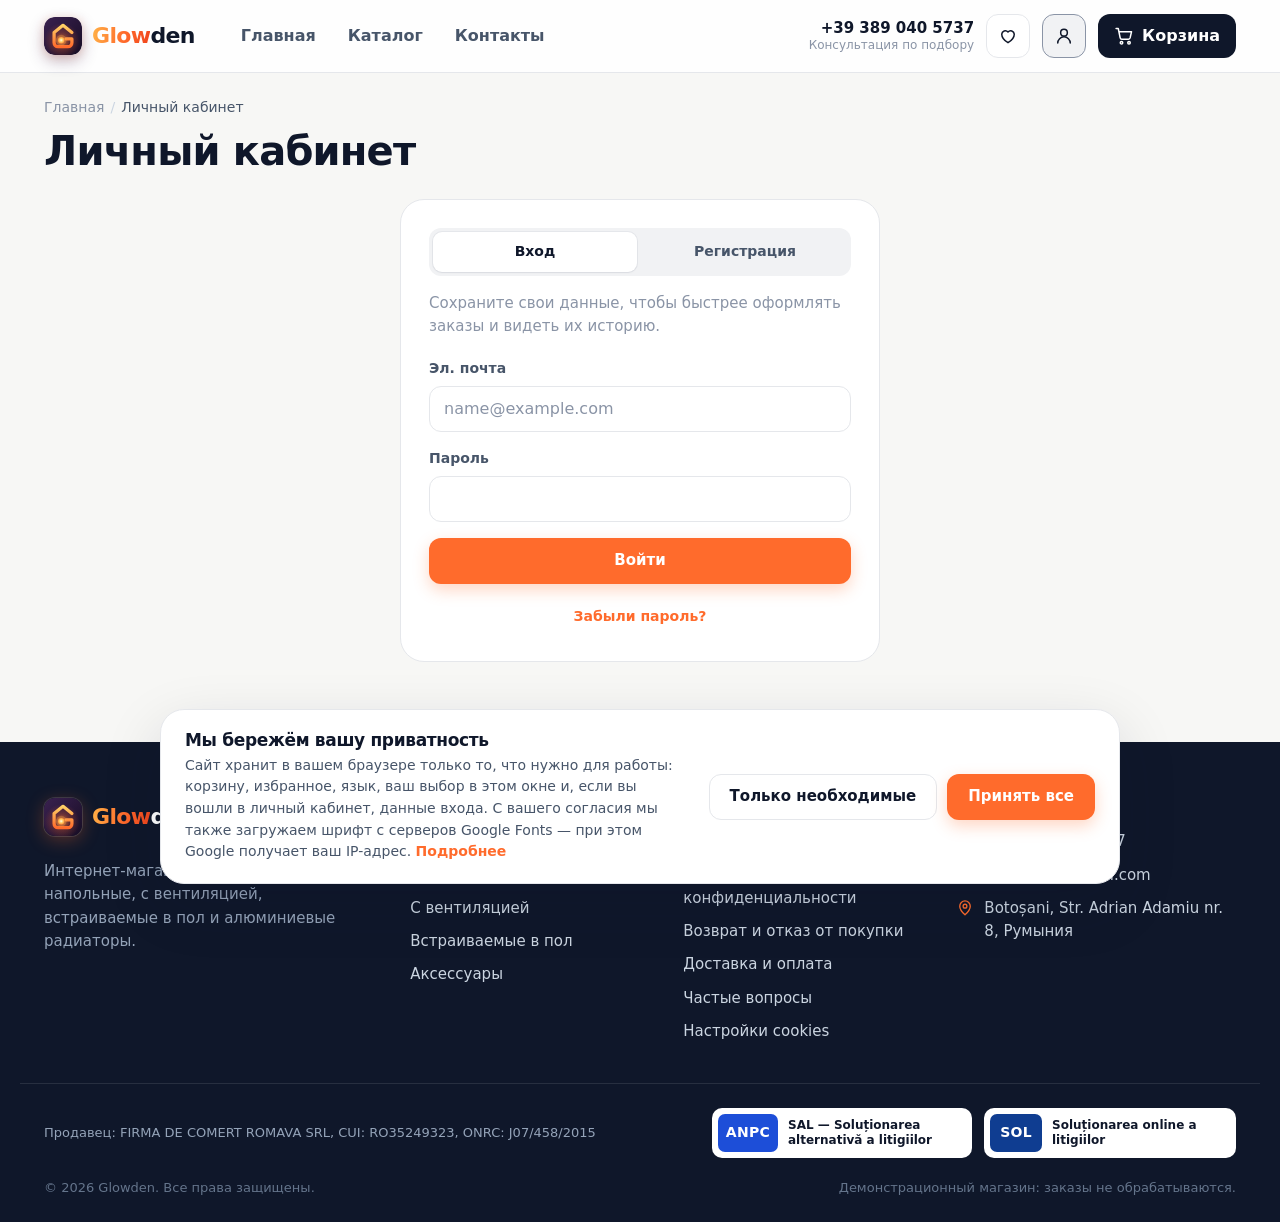
==== commit 5e57c6e3: "Алюминиевые радиаторы первыми: порядок товаров и категорий Co-Authored-By: Claude Opus 5.5 <noreply@" ====
--- a/account.html
+++ b/account.html
@@ -5,7 +5,7 @@
   <meta name="viewport" content="width=device-width, initial-scale=1">
   <title></title>
   <link rel="icon" href="assets/img/logo.svg?v=2" type="image/svg+xml">
-  <link rel="stylesheet" href="assets/css/style.css?v=15">
+  <link rel="stylesheet" href="assets/css/style.css?v=22">
 </head>
 <body data-page="account">
   <div id="site-header"></div>
@@ -16,14 +16,14 @@
 
   <div id="site-footer"></div>
 
-  <script src="assets/js/texts.js?v=15"></script>
-  <script src="assets/js/products.js?v=15"></script>
-  <script src="assets/js/countries.js?v=15"></script>
-  <script src="assets/js/app.js?v=15"></script>
-  <script src="assets/js/config.js?v=15"></script>
+  <script src="assets/js/texts.js?v=22"></script>
+  <script src="assets/js/products.js?v=22"></script>
+  <script src="assets/js/countries.js?v=22"></script>
+  <script src="assets/js/app.js?v=22"></script>
+  <script src="assets/js/config.js?v=22"></script>
   <script src="assets/js/vendor/supabase.js"></script>
-  <script src="assets/js/auth.js?v=15"></script>
-  <script src="assets/js/address.js?v=15"></script>
-  <script src="assets/js/pages/account.js?v=15"></script>
+  <script src="assets/js/auth.js?v=22"></script>
+  <script src="assets/js/address.js?v=22"></script>
+  <script src="assets/js/pages/account.js?v=22"></script>
 </body>
 </html>
--- a/assets/css/style.css
+++ b/assets/css/style.css
@@ -194,6 +194,11 @@
 .address__source { margin: 0; font-size: 12px; color: var(--text-3); }
 .address__source a { text-decoration: underline; }
 .suggest-field { position: relative; }
+/* Город — выпадающий список, как у страны: стрелка справа */
+.suggest-field .input {
+  padding-right: 40px;
+  background: var(--surface) url("data:image/svg+xml,%3Csvg xmlns='http://www.w3.org/2000/svg' viewBox='0 0 24 24' fill='none' stroke='%238a94a6' stroke-width='2' stroke-linecap='round'%3E%3Cpath d='M6 9l6 6 6-6'/%3E%3C/svg%3E") no-repeat right 12px center / 18px;
+}
 .suggest {
   position: absolute; z-index: 20; left: 0; right: 0; top: calc(100% - 2px); max-height: 320px; overflow-y: auto;
   padding: 6px; background: var(--surface); border: 1px solid var(--line); border-radius: 14px; box-shadow: var(--shadow);
@@ -741,6 +746,19 @@
 .auth { max-width: 480px; margin: 0 auto; }
 .auth .panel > .segmented { margin-bottom: 16px; }
 .auth__intro { margin-bottom: 20px; font-size: 15px; }
+/* Вход через Google */
+.oauth { display: flex; flex-direction: column; gap: 10px; margin-bottom: 16px; }
+.oauth[hidden] { display: none; }
+.oauth__btn {
+  display: flex; align-items: center; justify-content: center; gap: 10px; height: 48px; padding: 0 16px;
+  border: 1px solid var(--line); border-radius: 12px; background: var(--surface); color: var(--text);
+  font: inherit; font-weight: 700; cursor: pointer; transition: border-color .2s, background .2s;
+}
+.oauth__btn svg { width: 20px; height: 20px; flex-shrink: 0; }
+.oauth__btn:hover { border-color: var(--text-3); }
+.oauth__btn:disabled { opacity: .6; cursor: progress; }
+.oauth__or { display: flex; align-items: center; gap: 12px; margin: 6px 0 0; font-size: 13px; color: var(--text-3); }
+.oauth__or::before, .oauth__or::after { content: ''; flex: 1; height: 1px; background: var(--line); }
 .auth .muted + .form { margin-top: 0; }
 
 .account__head { display: flex; flex-direction: column; gap: 6px; min-width: 0; }
